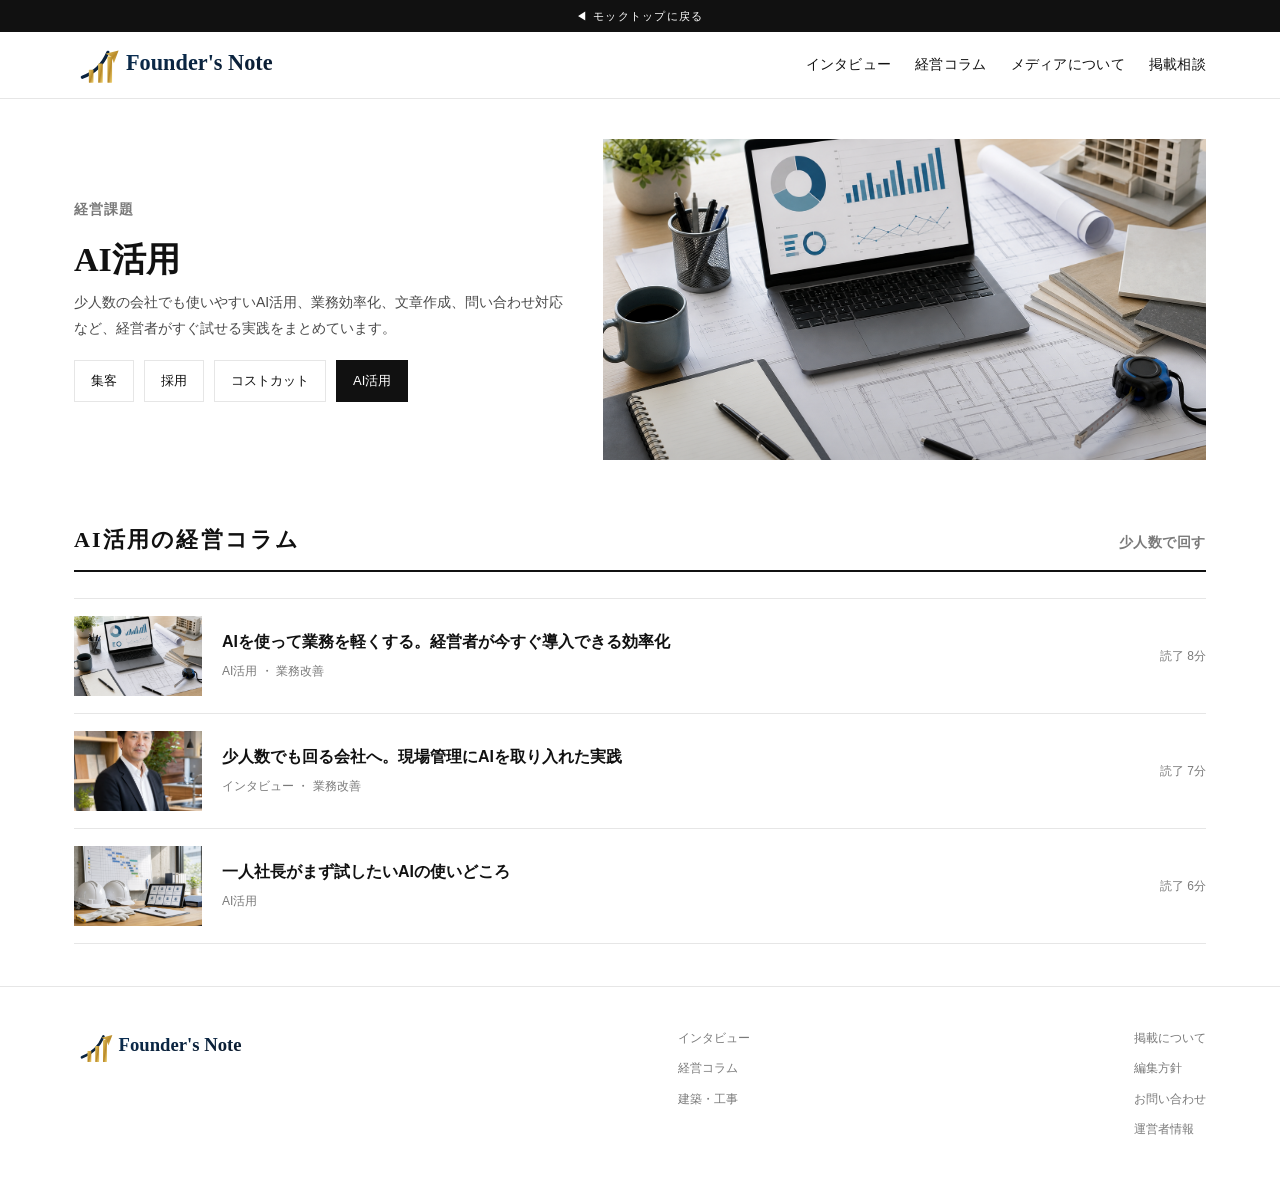
==== category-ai.html @ 3db68c5c "Founder's Note media mock (2026-07-02)" ====
﻿<!DOCTYPE html>
<html lang="ja">
<head>
<meta charset="UTF-8">
<meta name="viewport" content="width=device-width, initial-scale=1.0">
<title>AI活用｜Founder's Note</title>
<link rel="stylesheet" href="style.css">
</head>
<body>
<a class="mock-flag" href="index.html">◀ モックトップに戻る</a>
<header class="site editorial-header"><div class="wrap nav">
  <a class="logo brand-logo" href="index.html"><img src="assets/logo-founders-note.svg" alt="Founder's Note"></a>
  <nav class="menu">
    <a href="interview.html">インタビュー</a>
    <a href="column.html">経営コラム</a>
    <a href="index.html#mission">メディアについて</a>
    <a href="index.html#cta">掲載相談</a>
  </nav>
</div></header>

<section class="category-hero"><div class="wrap">
  <div class="category-lead">
    <div>
      <div class="kicker">経営課題</div>
      <h1 class="serif">AI活用</h1>
      <p>少人数の会社でも使いやすいAI活用、業務効率化、文章作成、問い合わせ対応など、経営者がすぐ試せる実践をまとめています。</p>
      <div class="cats">
        <a href="category-shukyaku.html">集客</a>
        <a href="category-saiyo.html">採用</a>
        <a href="category-costcut.html">コストカット</a>
        <a class="on" href="category-ai.html">AI活用</a>
      </div>
    </div>
    <div class="ph category-photo"><img src="assets/thumb-marketing-strategy.png" alt="AI活用の業務資料"></div>
  </div>
</div></section>

<section><div class="wrap">
  <div class="sec-head"><h2 class="serif">AI活用の経営コラム</h2><span class="en">少人数で回す</span></div>
  <div class="col-list">
    <a class="col-row" href="column.html"><div class="ph light"><img src="assets/thumb-marketing-strategy.png" alt="AI活用の資料"></div>
      <div><div class="t">AIを使って業務を軽くする。経営者が今すぐ導入できる効率化</div><div class="m">AI活用 ・ 業務改善</div></div><div class="rt">読了 8分</div></a>
    <a class="col-row" href="interview.html"><div class="ph light"><img src="assets/interview-renovation-owner.png" alt="リフォーム会社経営者"></div>
      <div><div class="t">少人数でも回る会社へ。現場管理にAIを取り入れた実践</div><div class="m">インタビュー ・ 業務改善</div></div><div class="rt">読了 7分</div></a>
    <a class="col-row" href="column.html"><div class="ph light"><img src="assets/thumb-recruitment.png" alt="AIで資料作成を効率化するイメージ"></div>
      <div><div class="t">一人社長がまず試したいAIの使いどころ</div><div class="m">AI活用</div></div><div class="rt">読了 6分</div></a>
  </div>
</div></section>

<footer class="site"><div class="wrap foot">
  <div><div class="footer-logo"><img src="assets/logo-founders-note.svg" alt="Founder's Note"></div></div>
  <div><a href="interview.html">インタビュー</a><a href="column.html">経営コラム</a><a href="category-kenchiku.html">建築・工事</a></div>
  <div><a href="index.html#cta">掲載について</a><a href="#">編集方針</a><a href="#">お問い合わせ</a><a href="#">運営者情報</a></div>
</div></footer>
</body>
</html>
---- style.css ----
﻿:root{
  --ink:#111111; --sub:#4a4a4a; --gray:#7a7a7a; --line:#e6e6e6;
  --paper:#ffffff; --soft:#f6f6f4; --dark:#0e0e0e; --max:1180px;
}
*{box-sizing:border-box;margin:0;padding:0}
html{scroll-behavior:smooth}
body{font-family:-apple-system,"Hiragino Kaku Gothic ProN","Yu Gothic",Meiryo,sans-serif;color:var(--ink);background:var(--paper);line-height:1.85;font-size:16px;-webkit-font-smoothing:antialiased;overflow-x:hidden}
.serif{font-family:"Times New Roman","YuMincho","Hiragino Mincho ProN",serif}
h1,h2,h3,p,b{overflow-wrap:break-word;word-break:normal;line-break:strict}
a{color:inherit;text-decoration:none}
img{max-width:100%}
.sp-br{display:none}
.wrap{max-width:var(--max);margin:0 auto;padding:0 24px}

.mock-flag{display:block;background:#111;color:#fff;font-size:11px;letter-spacing:.12em;padding:6px 14px;text-align:center}
.mock-flag:hover{background:#000}

header.site{border-bottom:1px solid var(--line);position:sticky;top:0;background:rgba(255,255,255,.96);backdrop-filter:blur(6px);z-index:50}
.nav{display:flex;align-items:center;justify-content:space-between;height:66px}
.logo{font-weight:800;font-size:22px;letter-spacing:.04em}
.logo small{display:block;font-size:11px;letter-spacing:.12em;color:var(--gray);font-weight:500;margin-top:1px}
.brand-logo{display:flex;flex-direction:row;align-items:center;gap:12px;letter-spacing:0}
.brand-logo img{display:block;width:260px;height:54px;object-fit:contain;object-position:left center;background:#fff}
.footer-logo img{display:block;width:220px;height:auto;object-fit:contain;background:#fff;margin-bottom:8px}
.operator{margin-top:10px;color:#aaa}
.operator summary{cursor:pointer;list-style:none;border-bottom:1px solid rgba(170,170,170,.45);display:inline-block;padding-bottom:2px}
.operator summary::-webkit-details-marker{display:none}
.operator p{margin-top:8px;color:#aaa}
.menu{display:flex;gap:24px;font-size:14px;letter-spacing:.02em}
.menu a:hover{color:var(--gray)}
.btn{display:inline-block;border:1px solid var(--ink);padding:9px 18px;font-size:13px;letter-spacing:.06em;transition:.2s;cursor:pointer}
.btn:hover{background:var(--ink);color:#fff}
.btn.fill{background:var(--ink);color:#fff}
.btn.fill:hover{background:#000}

.ph{position:relative;background:linear-gradient(135deg,#2a2a2a,#070707);color:#cfcfcf;display:flex;align-items:center;justify-content:center;font-size:12px;letter-spacing:.2em;overflow:hidden}
.ph.light{background:linear-gradient(135deg,#eceae6,#d6d4cf);color:#8a8a8a}
.ph img{width:100%;height:100%;display:block;object-fit:cover;filter:saturate(.96) contrast(1.02);transition:transform .35s ease,filter .35s ease}
.iv-card:hover .ph img,.col-row:hover .ph img{transform:scale(1.035);filter:saturate(1.02) contrast(1.04)}
.hero-photo:after,.category-photo:after{content:"";position:absolute;inset:0;background:linear-gradient(180deg,rgba(0,0,0,0) 56%,rgba(0,0,0,.16))}
.ph span{opacity:.75;padding:8px;text-align:center}

.hero{padding:48px 0 26px}
.hero .lead{display:grid;grid-template-columns:1.15fr .85fr;gap:38px;align-items:center}
.hero .ph{aspect-ratio:16/10;width:100%}
.kicker{font-size:14px;letter-spacing:.08em;color:var(--gray);margin-bottom:14px;font-weight:700}
.hero h1{font-size:33px;line-height:1.5;font-weight:700;margin:10px 0 16px}
.hero .meta{font-size:13px;color:var(--sub);letter-spacing:.05em}

section{padding:42px 0}
.sec-head{display:flex;align-items:baseline;justify-content:space-between;border-bottom:2px solid var(--ink);padding-bottom:10px;margin-bottom:26px}
.sec-head h2{font-size:22px;letter-spacing:.1em}
.sec-head .en{font-size:14px;letter-spacing:.04em;color:var(--gray);font-weight:700}
.tag{display:inline-block;font-size:11px;letter-spacing:.14em;border:1px solid var(--ink);padding:3px 10px}
.tag.iv{background:var(--ink);color:#fff}

.iv-grid{display:grid;grid-template-columns:repeat(3,1fr);gap:24px}
.iv-card .ph{aspect-ratio:3/4}
.iv-card .t{font-size:17px;line-height:1.55;margin:14px 0 8px;font-weight:700}
.iv-card .c{font-size:12px;color:var(--gray);letter-spacing:.05em}

.col-list{display:flex;flex-direction:column;border-top:1px solid var(--line)}
.col-row{display:grid;grid-template-columns:128px 1fr auto;gap:20px;align-items:center;padding:17px 0;border-bottom:1px solid var(--line)}
.col-row:hover{background:var(--soft)}
.col-row .ph{aspect-ratio:16/10}
.col-row .t{font-size:16px;font-weight:600;line-height:1.55}
.col-row .m{font-size:12px;color:var(--gray);margin-top:5px}
.col-row .rt{font-size:12px;color:var(--gray);white-space:nowrap}

.cats{display:flex;gap:10px;flex-wrap:wrap}
.cats a{border:1px solid var(--line);padding:8px 16px;font-size:13px}
.cats a.on,.cats a:hover{background:var(--ink);color:#fff;border-color:var(--ink)}

.category-hero{padding:40px 0 18px}
.category-lead{display:grid;grid-template-columns:.9fr 1.1fr;gap:36px;align-items:center}
.category-lead h1{font-size:34px;line-height:1.35}
.category-lead p{color:var(--sub);font-size:14px;margin:8px 0 18px;max-width:520px}
.category-photo{aspect-ratio:16/8.5}

.cta{background:var(--dark);color:#fff;padding:56px 0;text-align:center}
.cta h3{font-size:27px;margin-bottom:14px;font-weight:700}
.cta p{color:#c7c7c7;font-size:14px;margin-bottom:26px}
.cta .btn{border-color:#fff;color:#fff}
.cta .btn:hover{background:#fff;color:#111}
.merits{display:grid;grid-template-columns:repeat(3,1fr);gap:18px;max-width:840px;margin:0 auto 28px;text-align:left}
.merit{border:1px solid #333;padding:18px}
.merit .n{font-size:13px;letter-spacing:.06em;color:#9a9a9a;font-weight:700}
.merit .h{font-size:15px;font-weight:700;margin:8px 0 4px}
.merit .d{font-size:12px;color:#bdbdbd;line-height:1.7}
.editorial-cta{background:var(--soft);color:var(--ink);text-align:left;border-top:1px solid var(--line);border-bottom:1px solid var(--line);padding:46px 0}
.editorial-cta .wrap{max-width:920px}
.editorial-cta .kicker{color:var(--gray)}
.editorial-cta h3{font-size:25px;margin-bottom:12px}
.editorial-cta p{color:var(--sub);max-width:760px;margin-bottom:24px}
.editorial-cta .btn{border-color:var(--ink);color:var(--ink)}
.editorial-cta .btn:hover{background:var(--ink);color:#fff}
.editorial-cta .merits{max-width:none;margin:0 0 24px}
.editorial-cta .merit{background:#fff;border-color:var(--line)}
.editorial-cta .merit .n{color:var(--gray)}
.editorial-cta .merit .d{color:var(--sub)}

.article{max-width:960px;margin:0 auto;padding:42px 24px}
.article .crumbs{font-size:12px;color:var(--gray);margin-bottom:14px}
.article .hero-img{aspect-ratio:16/9;margin:22px 0}
.article h1{font-size:28px;line-height:1.5;font-weight:700;margin-bottom:18px;white-space:normal;overflow-wrap:anywhere}
.article h2{font-size:21px;margin:36px 0 14px;border-left:4px solid var(--ink);padding-left:13px}
.article p{margin:16px 0;color:#222}
.article > p:not(.article-lead),.article h2,.pull,.insight-box,.qa-block,.article-takeaway,.company-box,.inline-cta,.article-chart{max-width:760px}
.interview-block{max-width:760px;margin:14px 0 22px}
.interview-block p{margin:15px 0}
.interview-block .question{font-weight:800;color:#111;border-left:3px solid #d6b36a;padding-left:12px;margin-top:20px}
.interview-block strong{font-weight:800}
.article-lead{max-width:760px;font-size:17px;line-height:2.05;color:#1c1c1c;border-top:1px solid var(--ink);padding:22px 0 0;margin:20px 0 18px}
.byline{font-size:13px;color:var(--sub);border-bottom:1px solid var(--line);padding-bottom:16px;max-width:760px}
.pull{font-family:"Times New Roman","YuMincho",serif;font-size:23px;line-height:1.75;border-top:1px solid var(--ink);border-bottom:1px solid var(--ink);padding:24px 0;margin:30px 0}
.company-box{background:var(--soft);padding:22px;font-size:13px;line-height:1.95;margin:26px 0}
.company-box .lbl{font-size:11px;letter-spacing:.16em;color:var(--gray);display:block;margin-bottom:8px}
.company-box a{text-decoration:underline}
.toc{background:var(--soft);padding:18px 24px;font-size:14px;margin:20px 0}
.toc b{display:block;margin-bottom:8px;letter-spacing:.08em}
.toc li{margin-left:20px}
.article-simple-points{max-width:760px;border-top:1px solid var(--line);border-bottom:1px solid var(--line);padding:18px 0;margin:18px 0 34px;font-size:14px}
.article-simple-points b{display:block;letter-spacing:.08em;margin-bottom:8px}
.article-simple-points ul{display:grid;gap:6px}
.article-simple-points li{margin-left:20px;color:#333}
.data-box{border:1px solid var(--ink);padding:20px;margin:24px 0;font-size:14px;background:#fafafa}
.data-box .dl{font-size:11px;letter-spacing:.16em;color:var(--gray);margin-bottom:8px}
.data-box .src{font-size:11px;color:var(--gray);margin-top:10px}
.article-figure{margin:24px 0 28px}
.article-figure img{width:100%;display:block;object-fit:cover;background:#eee}
.article-figure.hero-img img{aspect-ratio:16/9}
.article-figure.wide img{aspect-ratio:16/9;object-position:center 22%}
.article-figure.split{display:grid;grid-template-columns:1fr 1fr;gap:14px}
.article-figure.split img{aspect-ratio:4/3;object-position:center 28%}
.article-figure.split img.crop-person{object-position:left 35%;filter:saturate(.92) contrast(1.05)}
.article-figure.split img.crop-site{object-position:right 40%;filter:saturate(.88) contrast(1.02)}
.article-figure.split figcaption{grid-column:1 / -1}
.article-figure figcaption{font-size:12px;color:var(--gray);line-height:1.8;border-bottom:1px solid var(--line);padding:9px 0 0}
.article-chart{border:1px solid var(--line);background:#fffdf8;padding:24px;margin:28px 0 34px}
.article-chart span{display:block;font-size:11px;letter-spacing:.16em;color:#9b7a38;font-weight:800;margin-bottom:10px}
.article-chart strong{display:block;font-size:22px;line-height:1.55;margin-bottom:8px}
.article-chart p{font-size:13px;line-height:1.85;color:var(--sub);margin:0 0 18px}
.simple-bars{display:grid;gap:12px;border-top:1px solid var(--line);padding-top:18px}
.simple-bars div{display:grid;grid-template-columns:72px 1fr 60px;gap:12px;align-items:center}
.simple-bars b,.simple-bars em{font-size:12px;font-style:normal;white-space:nowrap}
.simple-bars i{display:block;height:12px;background:#d6b36a;min-width:24px}
.simple-flow{max-width:760px;display:grid;grid-template-columns:repeat(3,1fr);gap:12px;margin:24px 0 28px}
.simple-flow div{border:1px solid var(--line);background:#fff;padding:18px}
.simple-flow span{display:block;font-size:11px;letter-spacing:.16em;color:#9b7a38;font-weight:800;margin-bottom:10px}
.simple-flow b{display:block;font-size:18px;margin-bottom:6px}
.simple-flow p{font-size:13px;color:var(--sub);line-height:1.8;margin:0}
.foreign-note{max-width:760px;border-left:4px solid #d6b36a;background:#fffdf8;padding:18px 20px;margin:22px 0}
.foreign-note span{display:block;font-size:11px;letter-spacing:.12em;color:#9b7a38;font-weight:800;margin-bottom:8px}
.foreign-note p{font-size:14px;line-height:1.9;margin:0 0 8px}
.foreign-note a{font-size:12px;text-decoration:underline;color:var(--sub)}
.simple-table{max-width:760px;border-top:1px solid var(--ink);border-bottom:1px solid var(--line);margin:24px 0 28px;font-size:13px}
.simple-table div{display:grid;grid-template-columns:1fr 1.35fr 1.35fr;gap:16px;border-bottom:1px solid var(--line);padding:11px 0}
.simple-table div:first-child{font-weight:800}
.simple-table div:last-child{border-bottom:0}
.simple-table span{color:#333}
.link-diagram{max-width:760px;display:grid;grid-template-columns:1.2fr repeat(4,1fr);gap:10px;margin:22px 0}
.link-diagram div{border:1px solid var(--line);background:#fff;padding:14px 10px;text-align:center;font-size:13px;line-height:1.55}
.link-diagram .hub{background:#111;color:#fff}
.internal-links{max-width:760px;border:1px solid var(--line);padding:18px 20px;margin:24px 0}
.internal-links b{display:block;margin-bottom:10px;font-size:14px}
.internal-links a{display:block;font-size:14px;border-top:1px solid var(--line);padding:10px 0}
.internal-links a:last-child{padding-bottom:0}
.article-meta-grid{display:grid;grid-template-columns:.9fr 1.1fr;gap:16px;margin:24px 0}
.profile-card,.article-summary,.insight-box,.article-takeaway{border:1px solid var(--line);background:#fff;padding:20px}
.profile-card span,.insight-box span,.article-takeaway span{display:block;font-size:11px;letter-spacing:.16em;color:#9b7a38;font-weight:800;margin-bottom:10px}
.profile-card strong{display:block;font-size:21px;margin-bottom:8px}
.profile-card p,.insight-box p{font-size:13px;line-height:1.9;color:var(--sub);margin:0}
.article-summary{background:#111;color:#fff;border-color:#111}
.article-summary b{display:block;font-size:14px;letter-spacing:.1em;margin-bottom:10px}
.article-summary li{margin-left:18px;font-size:13px;line-height:1.9;color:#dedede}
.turning-points{display:grid;grid-template-columns:repeat(3,1fr);gap:12px;margin:26px 0 34px}
.turning-points div{background:#f7f4ed;border:1px solid var(--line);padding:18px;min-height:180px}
.turning-points span{display:block;font-size:11px;letter-spacing:.16em;color:#9b7a38;font-weight:800;margin-bottom:12px}
.turning-points b{display:block;font-size:17px;margin-bottom:8px}
.turning-points p{font-size:13px;line-height:1.8;color:var(--sub);margin:0}
.insight-box{border-left:5px solid #d6b36a;margin:26px 0;background:#fffdf8}
.insight-box b{display:block;font-size:17px;margin-bottom:6px}
.qa-block{margin:34px 0;padding:28px;background:#f6f6f4;border-top:1px solid var(--ink);border-bottom:1px solid var(--ink)}
.qa-block h2{margin-top:0}
.qa-item{background:#fff;border:1px solid var(--line);padding:22px;margin-top:14px}
.qa-item span{display:inline-flex;align-items:center;justify-content:center;width:38px;height:38px;background:#111;color:#fff;font-weight:800;font-size:12px;margin-bottom:12px}
.qa-item h3{font-size:18px;line-height:1.6;margin-bottom:8px}
.qa-item p{font-size:14px;line-height:1.95;margin:0}
.article-takeaway{background:#111;color:#fff;border-color:#111;margin:28px 0}
.article-takeaway li{margin-left:20px;color:#e5e5e5;font-size:14px;line-height:2}

.inline-cta{border:1px solid var(--ink);padding:24px;margin:30px 0;text-align:center}
.inline-cta h4{font-size:18px;margin-bottom:10px}
.inline-cta p{font-size:13px;color:var(--sub);margin-bottom:16px}

footer.site{border-top:1px solid var(--line);padding:40px 0;font-size:12px;color:var(--gray)}
.foot{display:flex;justify-content:space-between;flex-wrap:wrap;gap:22px}
.foot a{display:block;margin-bottom:8px}
.foot a:hover{color:var(--ink)}

.ovwrap{max-width:1000px;margin:0 auto;padding:40px 24px}
.ovwrap h1{font-size:26px;margin-bottom:4px}
.ovwrap .desc{color:var(--sub);font-size:14px;margin-bottom:8px}
.svgbox{border:1px solid var(--line);padding:20px;margin:22px 0;overflow-x:auto;background:#fff}
.svgbox h3{font-size:16px;letter-spacing:.08em;margin-bottom:14px}

header.site.editorial-header{background:rgba(255,255,255,.96);border-bottom:1px solid var(--line)}
.editorial-header .logo,.editorial-header .menu a{color:#111}
.editorial-header .logo small{color:#686868}
.editorial-header .btn.fill{background:#111;color:#fff;border-color:#111}
.editorial-header .btn.fill:hover{background:#d6b36a;border-color:#d6b36a}

.mag-hero{background:linear-gradient(135deg,#fffaf0 0%,#f7f7f1 42%,#e8f0f4 100%);color:#111;padding:66px 0 64px;position:relative;overflow:hidden}
.mag-hero:before{content:"Founder's Note";position:absolute;right:-28px;top:18px;font-size:96px;line-height:1;font-weight:900;letter-spacing:.04em;color:rgba(17,17,17,.045);white-space:nowrap}
.mag-hero:after{content:"";position:absolute;inset:auto -10% -38% 42%;height:68%;background:radial-gradient(circle,rgba(214,179,106,.28),rgba(214,179,106,0) 68%)}
.mag-hero-grid{display:grid;grid-template-columns:.62fr 1.38fr;gap:34px;align-items:center;position:relative;z-index:1}
.mag-hero-copy,.cover-story,.mission-grid > *,.feature-layout > *,.directory-grid > *,.lead-card-body{min-width:0}
.issue{display:inline-block;font-size:15px;letter-spacing:.04em;color:#8a641f;background:#fff;border:1px solid rgba(138,100,31,.25);padding:5px 12px;margin-bottom:22px;font-weight:700}
.mag-hero h1{font-size:54px;line-height:1.25;font-weight:700;letter-spacing:.02em;margin-bottom:22px;max-width:640px}
.mag-hero-copy p{font-size:17px;color:#262626;max-width:590px;line-height:2.05;margin-bottom:28px}
.hero-actions{display:flex;gap:12px;flex-wrap:wrap}
.mag-hero .btn.fill{background:#111;color:#fff;border-color:#111}
.btn.ghost{border-color:rgba(17,17,17,.35);color:#111;background:rgba(255,255,255,.34)}
.btn.ghost:hover{background:#111;color:#fff;border-color:#111}
.hero-visual{position:relative;min-height:420px;border:1px solid rgba(17,17,17,.12);background:#fff;box-shadow:0 32px 90px rgba(17,17,17,.16);overflow:hidden}
.hero-visual img{width:100%;height:100%;min-height:420px;display:block;object-fit:cover;object-position:center}
.hero-visual:after{content:"";position:absolute;inset:0;background:linear-gradient(90deg,rgba(255,255,255,.08),rgba(255,255,255,0) 40%,rgba(17,17,17,.1))}
.hero-quote{position:absolute;left:24px;bottom:22px;background:rgba(255,255,255,.94);backdrop-filter:blur(8px);padding:16px 20px;font-size:22px;line-height:1.55;color:#111;border:1px solid rgba(17,17,17,.12);box-shadow:0 18px 45px rgba(17,17,17,.18)}
.cover-story{display:block;position:relative;border:1px solid rgba(255,255,255,.15);background:#171717}
.cover-story .ph{aspect-ratio:16/10;background:#222}
.cover-caption{padding:22px 24px 24px;background:linear-gradient(180deg,rgba(13,13,13,.5),#101010)}
.cover-caption h2{font-size:27px;line-height:1.45;margin:12px 0 8px}
.cover-caption p{font-size:13px;color:#bdbdbd}

.mission-band{background:#151515;color:#fff;padding:46px 0;border-top:1px solid rgba(255,255,255,.1)}
.mission-grid{display:grid;grid-template-columns:.85fr 1fr;gap:30px;align-items:start}
.mission-band .kicker{color:#d6b36a}
.mission-band h2{font-size:28px;line-height:1.5}
.mission-band p{color:#d1d1d1;line-height:2}
.mission-points{grid-column:1 / -1;display:grid;grid-template-columns:repeat(3,1fr);border-top:1px solid rgba(255,255,255,.18);margin-top:14px}
.mission-points span{padding:18px 0;border-right:1px solid rgba(255,255,255,.18);font-size:13px;letter-spacing:.18em;color:#d6b36a}
.mission-points span:last-child{border-right:0}

.sec-head.sharp{border-bottom:1px solid #111;padding-bottom:14px}
.sec-head.sharp h2{font-size:28px;letter-spacing:.08em}
.section-lead{max-width:760px;color:var(--sub);font-size:15px;line-height:2;margin:-10px 0 24px}
.editorial-values-section{background:#fff;padding:54px 0 48px}
.value-grid{display:grid;grid-template-columns:repeat(3,1fr);gap:18px}
.value-card{border:1px solid var(--line);background:#fff;padding:24px;min-height:230px}
.value-card span{display:inline-flex;align-items:center;justify-content:center;width:38px;height:38px;background:#111;color:#fff;font-size:13px;font-weight:800;margin-bottom:18px}
.value-card h3{font-size:19px;line-height:1.55;margin-bottom:10px}
.value-card p{font-size:14px;color:var(--sub);line-height:1.9}
.feature-section{background:#f7f4ed;padding:58px 0;border-top:1px solid var(--line);border-bottom:1px solid var(--line)}
.feature-showcase{display:grid;grid-template-columns:1.55fr .85fr;gap:28px;align-items:stretch}
.feature-main-card{display:grid;grid-template-columns:.92fr 1.08fr;background:#fff;border:1px solid var(--line);box-shadow:0 22px 60px rgba(17,17,17,.08);min-height:430px}
.feature-main-card img{width:100%;height:100%;object-fit:cover}
.feature-main-card div{padding:32px;display:flex;flex-direction:column;justify-content:center}
.feature-main-card span,.feature-side span,.theme-grid span{font-size:13px;letter-spacing:.04em;color:#9b7a38;font-weight:800;margin-bottom:12px}
.feature-main-card h3{font-size:30px;line-height:1.48;margin-bottom:16px}
.feature-main-card p{font-size:15px;color:var(--sub);line-height:1.9;margin-bottom:18px}
.feature-main-card ul{padding-left:20px;color:#2b2b2b;font-size:14px;line-height:1.9}
.feature-side{display:grid;gap:14px}
.feature-side a{background:#111;color:#fff;padding:22px;border:1px solid #222;display:flex;flex-direction:column;justify-content:flex-end;min-height:134px}
.feature-side span{display:block;color:#d6b36a;margin-bottom:10px}
.feature-side b{font-size:17px;line-height:1.55}
.feature-layout{display:grid;grid-template-columns:1.1fr .9fr;gap:32px}
.lead-card{display:grid;grid-template-columns:.92fr 1fr;border:1px solid var(--line);background:#fff;min-height:390px}
.lead-card .ph{aspect-ratio:auto;height:100%}
.lead-card-body{padding:32px;display:flex;flex-direction:column;justify-content:flex-end}
.tagline{font-size:11px;letter-spacing:.22em;color:#9b7a38;margin-bottom:14px}
.lead-card h3{font-size:28px;line-height:1.5;margin-bottom:14px}
.lead-card p{color:var(--sub);font-size:14px}
.side-stories{border-top:1px solid var(--line)}
.story-row{display:grid;grid-template-columns:108px 1fr;gap:16px;padding:18px 0;border-bottom:1px solid var(--line);align-items:center}
.story-row img{width:108px;aspect-ratio:1/1;object-fit:cover;filter:saturate(.95)}
.story-row b{display:block;font-size:16px;line-height:1.55}
.story-row span{display:block;margin-top:6px;font-size:11px;letter-spacing:.18em;color:#9b7a38}
.story-row.text-only{grid-template-columns:1fr;background:#111;color:#fff;padding:22px;margin-top:18px;border:0}
.story-row.text-only span{color:#d6b36a}

.interview-slider-section{padding:58px 0 66px;background:#fff}
.interview-marquee{overflow:hidden;margin-left:calc((100vw - min(var(--max),100vw)) / -2);margin-right:calc((100vw - min(var(--max),100vw)) / -2);padding:8px 0 16px}
.interview-track{--slide-step:522px;display:flex;gap:22px;width:max-content;animation:interview-step 30s ease-in-out infinite}
.interview-marquee:hover .interview-track{animation-play-state:paused}
.interview-slide{width:500px;display:grid;grid-template-columns:210px 1fr;background:#fff;border:1px solid var(--line);box-shadow:0 18px 50px rgba(17,17,17,.08);min-height:310px;position:relative}
.interview-slide:before{content:"INTERVIEW";position:absolute;left:14px;top:14px;background:rgba(17,17,17,.78);color:#fff;font-size:10px;letter-spacing:.16em;padding:5px 8px;z-index:1}
.interview-slide img{width:210px;height:100%;object-fit:cover}
.interview-slide div{padding:26px;display:flex;flex-direction:column;justify-content:flex-end;border-left:4px solid #d6b36a}
.interview-slide span{font-size:11px;letter-spacing:.08em;color:#9b7a38;margin-bottom:12px}
.interview-slide h3{font-size:23px;line-height:1.55;margin-bottom:12px}
.interview-slide p{font-size:13px;color:var(--sub);line-height:1.8}
.slider-note{text-align:right;margin-top:14px}
.slider-note a{font-size:13px;border-bottom:1px solid #111;padding-bottom:3px}
@keyframes interview-step{
  0%,18%{transform:translateX(0)}
  25%,43%{transform:translateX(calc(var(--slide-step) * -1))}
  50%,68%{transform:translateX(calc(var(--slide-step) * -2))}
  75%,93%{transform:translateX(calc(var(--slide-step) * -3))}
  100%{transform:translateX(0)}
}

.knowledge-section{background:#f5f5f2;border-top:1px solid var(--line);border-bottom:1px solid var(--line)}
.knowledge-grid{display:grid;grid-template-columns:repeat(4,1fr);gap:18px;max-width:980px;margin:0 auto}
.knowledge-grid.compact{grid-template-columns:repeat(4,1fr)}
.knowledge-card{background:#fff;border:1px solid var(--line);padding:16px;min-height:220px;display:flex;flex-direction:column;justify-content:flex-start}
.knowledge-card .ph{aspect-ratio:16/10;margin:-18px -18px 16px}
.knowledge-card span{font-size:11px;letter-spacing:.2em;color:#9b7a38;margin-bottom:10px}
.knowledge-card h3{font-size:15px;line-height:1.65}
.knowledge-card p{font-size:13px;color:var(--sub);margin-top:12px}
.knowledge-card.dark{background:#111;color:#fff;border-color:#111;justify-content:flex-end}
.knowledge-card.dark span{color:#d6b36a}
.knowledge-card.dark p{color:#c7c7c7}
.knowledge-card.outline{border-color:#111;justify-content:flex-end}

.directory-section{padding:50px 0}
.directory-grid{display:grid;grid-template-columns:1fr 1fr;gap:42px}
.directory-grid h2{font-size:24px;margin-bottom:16px}
.editorial-cats a{background:#fff}
.editorial-cats a.on,.editorial-cats a:hover{background:#111;color:#fff}
.latest-section{padding:54px 0;background:#fff}
.theme-grid{display:grid;grid-template-columns:repeat(3,1fr);gap:18px}
.theme-grid a{border:1px solid var(--line);padding:24px;background:#fff;min-height:220px;display:flex;flex-direction:column;justify-content:flex-start}
.theme-grid h3{font-size:20px;line-height:1.55;margin-bottom:12px}
.theme-grid p{font-size:14px;color:var(--sub);line-height:1.85}
.editorial-cta.elevated{background:#111;color:#fff;border:0}
.editorial-cta.elevated .kicker{color:#d6b36a}
.editorial-cta.elevated p{color:#d2d2d2}
.editorial-cta.elevated .btn{border-color:#fff;color:#fff}
.editorial-cta.elevated .btn:hover{background:#fff;color:#111}
.editorial-cta.elevated .merit{background:#171717;border-color:#333}
.editorial-cta.elevated .merit .h{color:#fff}
.editorial-cta.elevated .merit .d{color:#bdbdbd}

@media(max-width:820px){
 .menu{display:none}
 .hero .lead{grid-template-columns:1fr}
 .mag-hero{padding:48px 0}
 .mag-hero-grid,.mission-grid,.feature-layout,.lead-card,.directory-grid,.value-grid,.feature-showcase,.feature-main-card,.theme-grid{grid-template-columns:1fr}
 .article-meta-grid,.turning-points{grid-template-columns:1fr}
 .mag-hero h1{font-size:40px}
 .mission-points,.knowledge-grid{grid-template-columns:1fr}
 .interview-track{--slide-step:452px}
 .interview-slide{width:430px;grid-template-columns:170px 1fr;min-height:280px}
 .interview-slide img{width:170px}
 .mission-points span{border-right:0;border-bottom:1px solid rgba(255,255,255,.18)}
 .category-lead{grid-template-columns:1fr}
 .iv-grid{grid-template-columns:1fr 1fr}
 .merits{grid-template-columns:1fr}
 .col-row{grid-template-columns:96px 1fr}
 .col-row .rt{display:none}
}
@media(max-width:520px){
 .wrap{padding:0 20px}
 .mock-flag{white-space:nowrap;overflow:hidden;text-overflow:ellipsis;padding-left:8px;padding-right:8px}
 .sp-br{display:block}
 .mag-hero-grid,.mag-hero-copy,.cover-caption,.mission-grid,.lead-card-body,.hero-visual{width:100%;max-width:100%;min-width:0}
 .mag-hero h1,.mag-hero-copy p,.mission-band h2,.mission-band p,.interview-slide h3{overflow-wrap:anywhere}
 .nav{height:74px}
 .logo{font-size:22px}
 .brand-logo{gap:8px}
 .brand-logo img{width:210px;height:44px}
 .nav .btn{display:none}
 .iv-grid{grid-template-columns:1fr}
 .sec-head{display:block}
 .sec-head .en{display:block;margin-top:6px}
 .hero h1{font-size:26px}
 .issue{letter-spacing:.04em;font-size:13px}
 .mag-hero:before{font-size:54px;right:-18px}
 .mag-hero h1{font-size:31px;line-height:1.28;max-width:8.6em}
 .mag-hero-copy p{font-size:14px;line-height:1.9;max-width:23em;word-break:break-all}
 .mission-band h2{max-width:10em}
 .mission-band p{max-width:21em;word-break:break-all}
 .hero-visual,.hero-visual img{min-height:390px}
 .hero-quote{font-size:16px}
 .hero-actions .btn{width:100%;text-align:center}
 .cover-caption{padding:18px}
 .cover-caption h2,.lead-card h3{font-size:21px}
 .interview-marquee{width:100vw;max-width:100vw;margin-left:-20px;margin-right:-20px;overflow:hidden}
 .interview-track{--slide-step:352px}
 .interview-slide{width:330px;grid-template-columns:1fr;min-height:auto}
 .interview-slide img{width:100%;height:230px}
 .interview-slide div{padding:20px}
 .interview-slide h3{font-size:20px}
 .lead-card-body{padding:22px}
 .story-row{grid-template-columns:88px 1fr}
 .story-row img{width:88px}
 .value-card,.feature-main-card div,.theme-grid a{padding:20px}
 .value-card p,.feature-main-card p,.feature-main-card li,.feature-side b,.theme-grid p,.knowledge-card h3,.merit .d{overflow-wrap:anywhere;word-break:normal}
 .feature-main-card h3{font-size:23px}
 .feature-main-card img{height:280px}
 .article{padding:32px 20px}
 .article h1{font-size:24px;line-height:1.55;white-space:normal}
 .article h1,.article p,.byline,.article-summary li,.toc li,.turning-points p,.qa-item p,.company-box,.inline-cta p{overflow-wrap:anywhere;word-break:break-all}
 .article-lead{font-size:15px;line-height:1.95}
 .article-figure.split{grid-template-columns:1fr}
 .article-figure.split figcaption{grid-column:auto}
 .simple-bars div{grid-template-columns:64px 1fr 54px;gap:8px}
 .simple-flow,.simple-table div,.link-diagram{grid-template-columns:1fr}
 .qa-block{padding:22px 18px}
 .pull{font-size:20px}
}
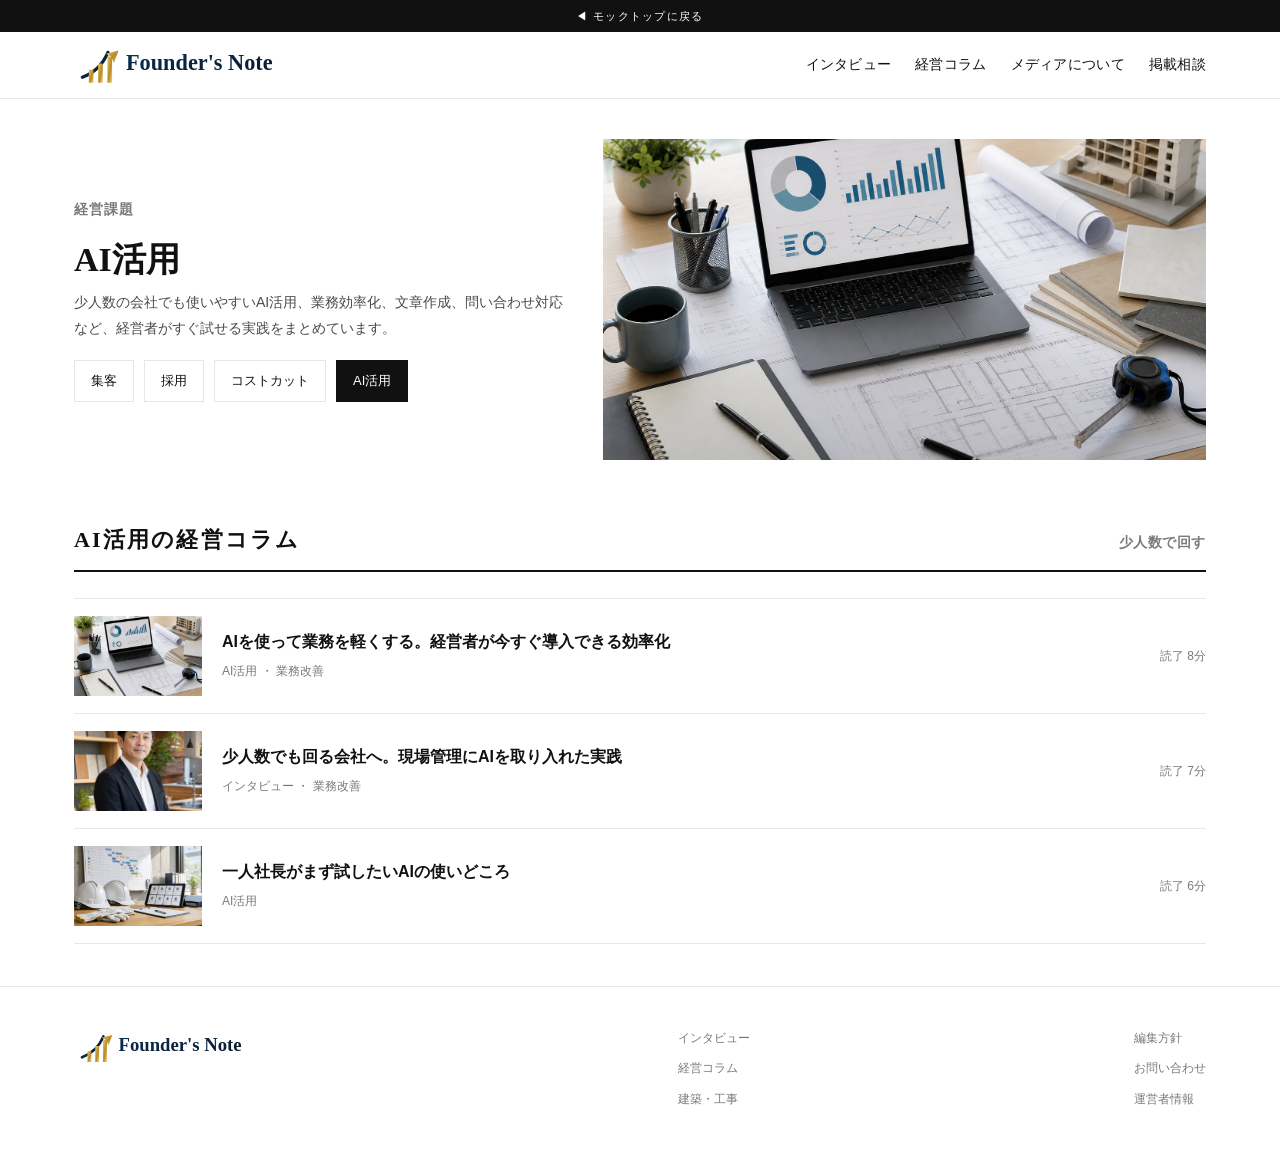
==== commit 933f1e84: "フッター変更（掲載について削除）＋お問い合わせ/運営者情報ページ追加" ====
--- a/category-ai.html
+++ b/category-ai.html
@@ -50,7 +50,7 @@
 <footer class="site"><div class="wrap foot">
   <div><div class="footer-logo"><img src="assets/logo-founders-note.svg" alt="Founder's Note"></div></div>
   <div><a href="interview.html">インタビュー</a><a href="column.html">経営コラム</a><a href="category-kenchiku.html">建築・工事</a></div>
-  <div><a href="index.html#cta">掲載について</a><a href="#">編集方針</a><a href="#">お問い合わせ</a><a href="#">運営者情報</a></div>
+  <div><a href="#">編集方針</a><a href="contact.html">お問い合わせ</a><a href="operator.html">運営者情報</a></div>
 </div></footer>
 </body>
 </html>
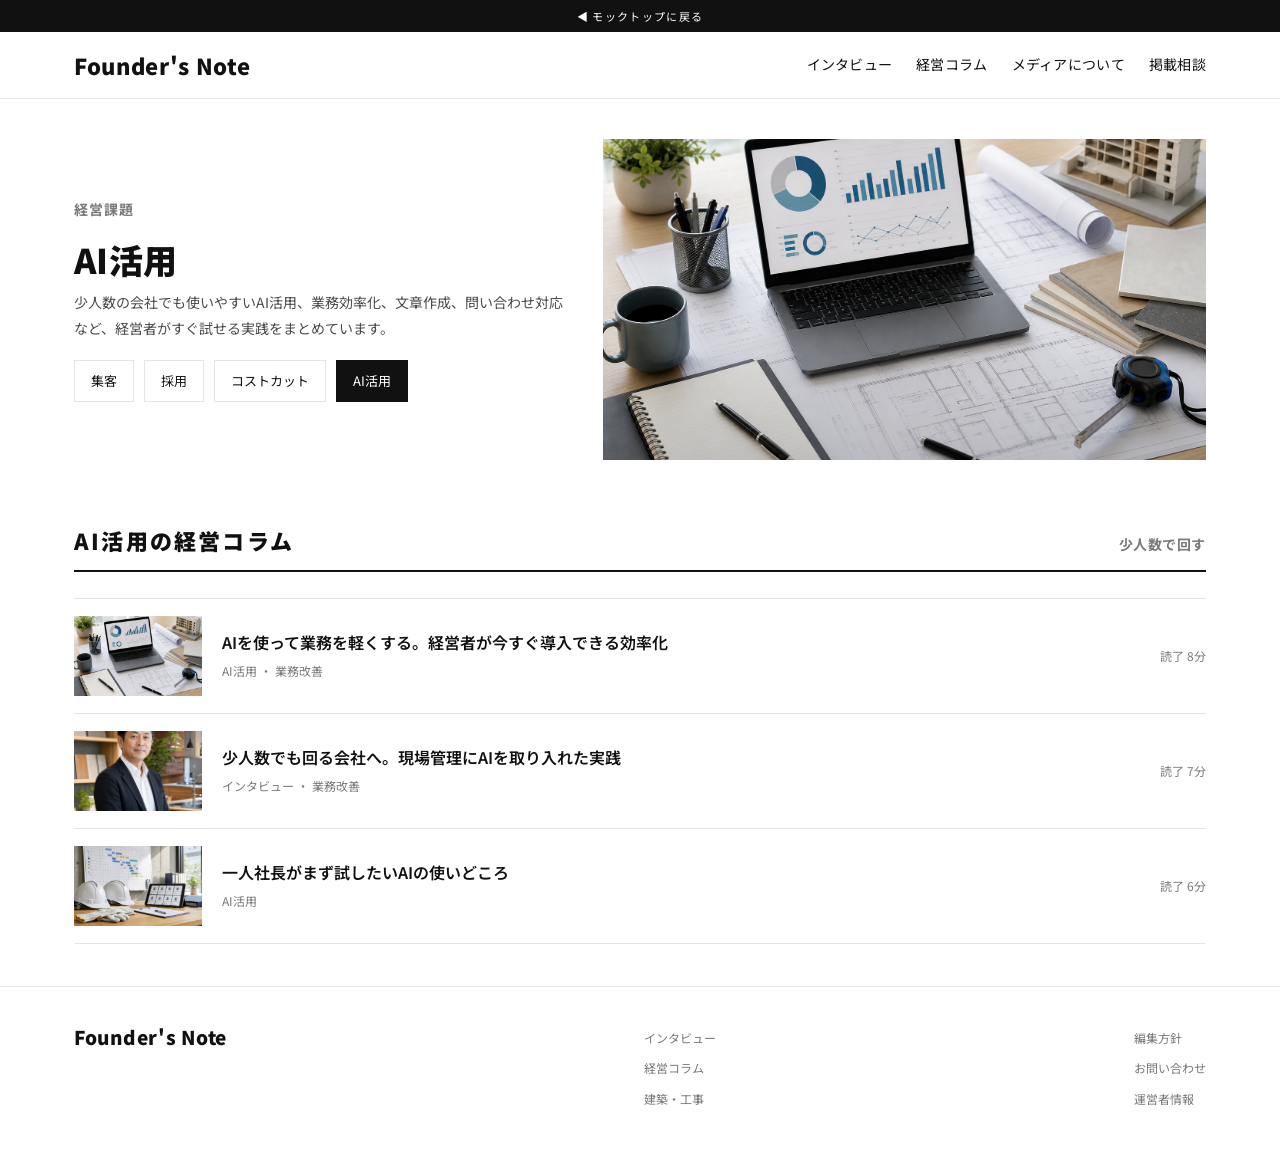
==== commit 88886358: "トップページ改修: フォント/ロゴ統一・ヒーロー・注目/新着インタビュー横長化・掲載条件セクション追加・英字ラベル削除 Co-Authored-By: Claude Opus 4.8 <noreply" ====
--- a/category-ai.html
+++ b/category-ai.html
@@ -9,7 +9,7 @@
 <body>
 <a class="mock-flag" href="index.html">◀ モックトップに戻る</a>
 <header class="site editorial-header"><div class="wrap nav">
-  <a class="logo brand-logo" href="index.html"><img src="assets/logo-founders-note.svg" alt="Founder's Note"></a>
+  <a class="logo brand-logo fn-logo" href="index.html"><span class="fn-word">Founder's&nbsp;Note</span></a>
   <nav class="menu">
     <a href="interview.html">インタビュー</a>
     <a href="column.html">経営コラム</a>
@@ -48,7 +48,7 @@
 </div></section>
 
 <footer class="site"><div class="wrap foot">
-  <div><div class="footer-logo"><img src="assets/logo-founders-note.svg" alt="Founder's Note"></div></div>
+  <div><div class="footer-logo fn-logo"><span class="fn-word">Founder's&nbsp;Note</span></div></div>
   <div><a href="interview.html">インタビュー</a><a href="column.html">経営コラム</a><a href="category-kenchiku.html">建築・工事</a></div>
   <div><a href="#">編集方針</a><a href="contact.html">お問い合わせ</a><a href="operator.html">運営者情報</a></div>
 </div></footer>
--- a/style.css
+++ b/style.css
@@ -1,11 +1,12 @@
-﻿:root{
+﻿@import url('https://fonts.googleapis.com/css2?family=Noto+Sans+JP:wght@400;500;700;900&display=swap');
+:root{
   --ink:#111111; --sub:#4a4a4a; --gray:#7a7a7a; --line:#e6e6e6;
   --paper:#ffffff; --soft:#f6f6f4; --dark:#0e0e0e; --max:1180px;
 }
 *{box-sizing:border-box;margin:0;padding:0}
 html{scroll-behavior:smooth}
-body{font-family:-apple-system,"Hiragino Kaku Gothic ProN","Yu Gothic",Meiryo,sans-serif;color:var(--ink);background:var(--paper);line-height:1.85;font-size:16px;-webkit-font-smoothing:antialiased;overflow-x:hidden}
-.serif{font-family:"Times New Roman","YuMincho","Hiragino Mincho ProN",serif}
+body{font-family:"Noto Sans JP",-apple-system,"Hiragino Kaku Gothic ProN","Yu Gothic",Meiryo,sans-serif;color:var(--ink);background:var(--paper);line-height:1.85;font-size:16px;-webkit-font-smoothing:antialiased;overflow-x:hidden}
+.serif{font-family:"Noto Sans JP","Hiragino Kaku Gothic ProN","Yu Gothic",sans-serif;font-weight:900;letter-spacing:.01em}
 h1,h2,h3,p,b{overflow-wrap:break-word;word-break:normal;line-break:strict}
 a{color:inherit;text-decoration:none}
 img{max-width:100%}
@@ -22,6 +23,10 @@
 .brand-logo{display:flex;flex-direction:row;align-items:center;gap:12px;letter-spacing:0}
 .brand-logo img{display:block;width:260px;height:54px;object-fit:contain;object-position:left center;background:#fff}
 .footer-logo img{display:block;width:220px;height:auto;object-fit:contain;background:#fff;margin-bottom:8px}
+.fn-logo{display:flex;align-items:center;gap:11px;letter-spacing:0}
+.fn-word{font-weight:900;font-size:22px;letter-spacing:.03em;color:#111;line-height:1;white-space:nowrap}
+.footer-logo.fn-logo{margin-bottom:8px}
+.footer-logo .fn-word{font-size:19px}
 .operator{margin-top:10px;color:#aaa}
 .operator summary{cursor:pointer;list-style:none;border-bottom:1px solid rgba(170,170,170,.45);display:inline-block;padding-bottom:2px}
 .operator summary::-webkit-details-marker{display:none}
@@ -112,7 +117,7 @@
 .interview-block strong{font-weight:800}
 .article-lead{max-width:760px;font-size:17px;line-height:2.05;color:#1c1c1c;border-top:1px solid var(--ink);padding:22px 0 0;margin:20px 0 18px}
 .byline{font-size:13px;color:var(--sub);border-bottom:1px solid var(--line);padding-bottom:16px;max-width:760px}
-.pull{font-family:"Times New Roman","YuMincho",serif;font-size:23px;line-height:1.75;border-top:1px solid var(--ink);border-bottom:1px solid var(--ink);padding:24px 0;margin:30px 0}
+.pull{font-family:"Noto Sans JP","Hiragino Kaku Gothic ProN",sans-serif;font-weight:700;font-size:23px;line-height:1.75;border-top:1px solid var(--ink);border-bottom:1px solid var(--ink);padding:24px 0;margin:30px 0}
 .company-box{background:var(--soft);padding:22px;font-size:13px;line-height:1.95;margin:26px 0}
 .company-box .lbl{font-size:11px;letter-spacing:.16em;color:var(--gray);display:block;margin-bottom:8px}
 .company-box a{text-decoration:underline}
@@ -280,12 +285,12 @@
 
 .interview-slider-section{padding:58px 0 66px;background:#fff}
 .interview-marquee{overflow:hidden;margin-left:calc((100vw - min(var(--max),100vw)) / -2);margin-right:calc((100vw - min(var(--max),100vw)) / -2);padding:8px 0 16px}
-.interview-track{--slide-step:522px;display:flex;gap:22px;width:max-content;animation:interview-step 30s ease-in-out infinite}
+.interview-track{--slide-step:442px;display:flex;gap:22px;width:max-content;animation:interview-step 30s ease-in-out infinite}
 .interview-marquee:hover .interview-track{animation-play-state:paused}
-.interview-slide{width:500px;display:grid;grid-template-columns:210px 1fr;background:#fff;border:1px solid var(--line);box-shadow:0 18px 50px rgba(17,17,17,.08);min-height:310px;position:relative}
+.interview-slide{width:420px;display:block;background:#fff;border:1px solid var(--line);box-shadow:0 18px 50px rgba(17,17,17,.08);min-height:0;position:relative}
 .interview-slide:before{content:"INTERVIEW";position:absolute;left:14px;top:14px;background:rgba(17,17,17,.78);color:#fff;font-size:10px;letter-spacing:.16em;padding:5px 8px;z-index:1}
-.interview-slide img{width:210px;height:100%;object-fit:cover}
-.interview-slide div{padding:26px;display:flex;flex-direction:column;justify-content:flex-end;border-left:4px solid #d6b36a}
+.interview-slide img{width:100%;height:auto;aspect-ratio:16/9;object-fit:cover;object-position:center 16%;display:block}
+.interview-slide div{padding:20px 22px;border-top:4px solid #d6b36a}
 .interview-slide span{font-size:11px;letter-spacing:.08em;color:#9b7a38;margin-bottom:12px}
 .interview-slide h3{font-size:23px;line-height:1.55;margin-bottom:12px}
 .interview-slide p{font-size:13px;color:var(--sub);line-height:1.8}
@@ -339,9 +344,9 @@
  .article-meta-grid,.turning-points{grid-template-columns:1fr}
  .mag-hero h1{font-size:40px}
  .mission-points,.knowledge-grid{grid-template-columns:1fr}
- .interview-track{--slide-step:452px}
- .interview-slide{width:430px;grid-template-columns:170px 1fr;min-height:280px}
- .interview-slide img{width:170px}
+ .interview-track{--slide-step:442px}
+ .interview-slide{width:420px;min-height:0}
+ .interview-slide img{width:100%}
  .mission-points span{border-right:0;border-bottom:1px solid rgba(255,255,255,.18)}
  .category-lead{grid-template-columns:1fr}
  .iv-grid{grid-template-columns:1fr 1fr}
@@ -377,8 +382,8 @@
  .cover-caption h2,.lead-card h3{font-size:21px}
  .interview-marquee{width:100vw;max-width:100vw;margin-left:-20px;margin-right:-20px;overflow:hidden}
  .interview-track{--slide-step:352px}
- .interview-slide{width:330px;grid-template-columns:1fr;min-height:auto}
- .interview-slide img{width:100%;height:230px}
+ .interview-slide{width:330px;min-height:auto}
+ .interview-slide img{width:100%;height:auto;aspect-ratio:16/9}
  .interview-slide div{padding:20px}
  .interview-slide h3{font-size:20px}
  .lead-card-body{padding:22px}
